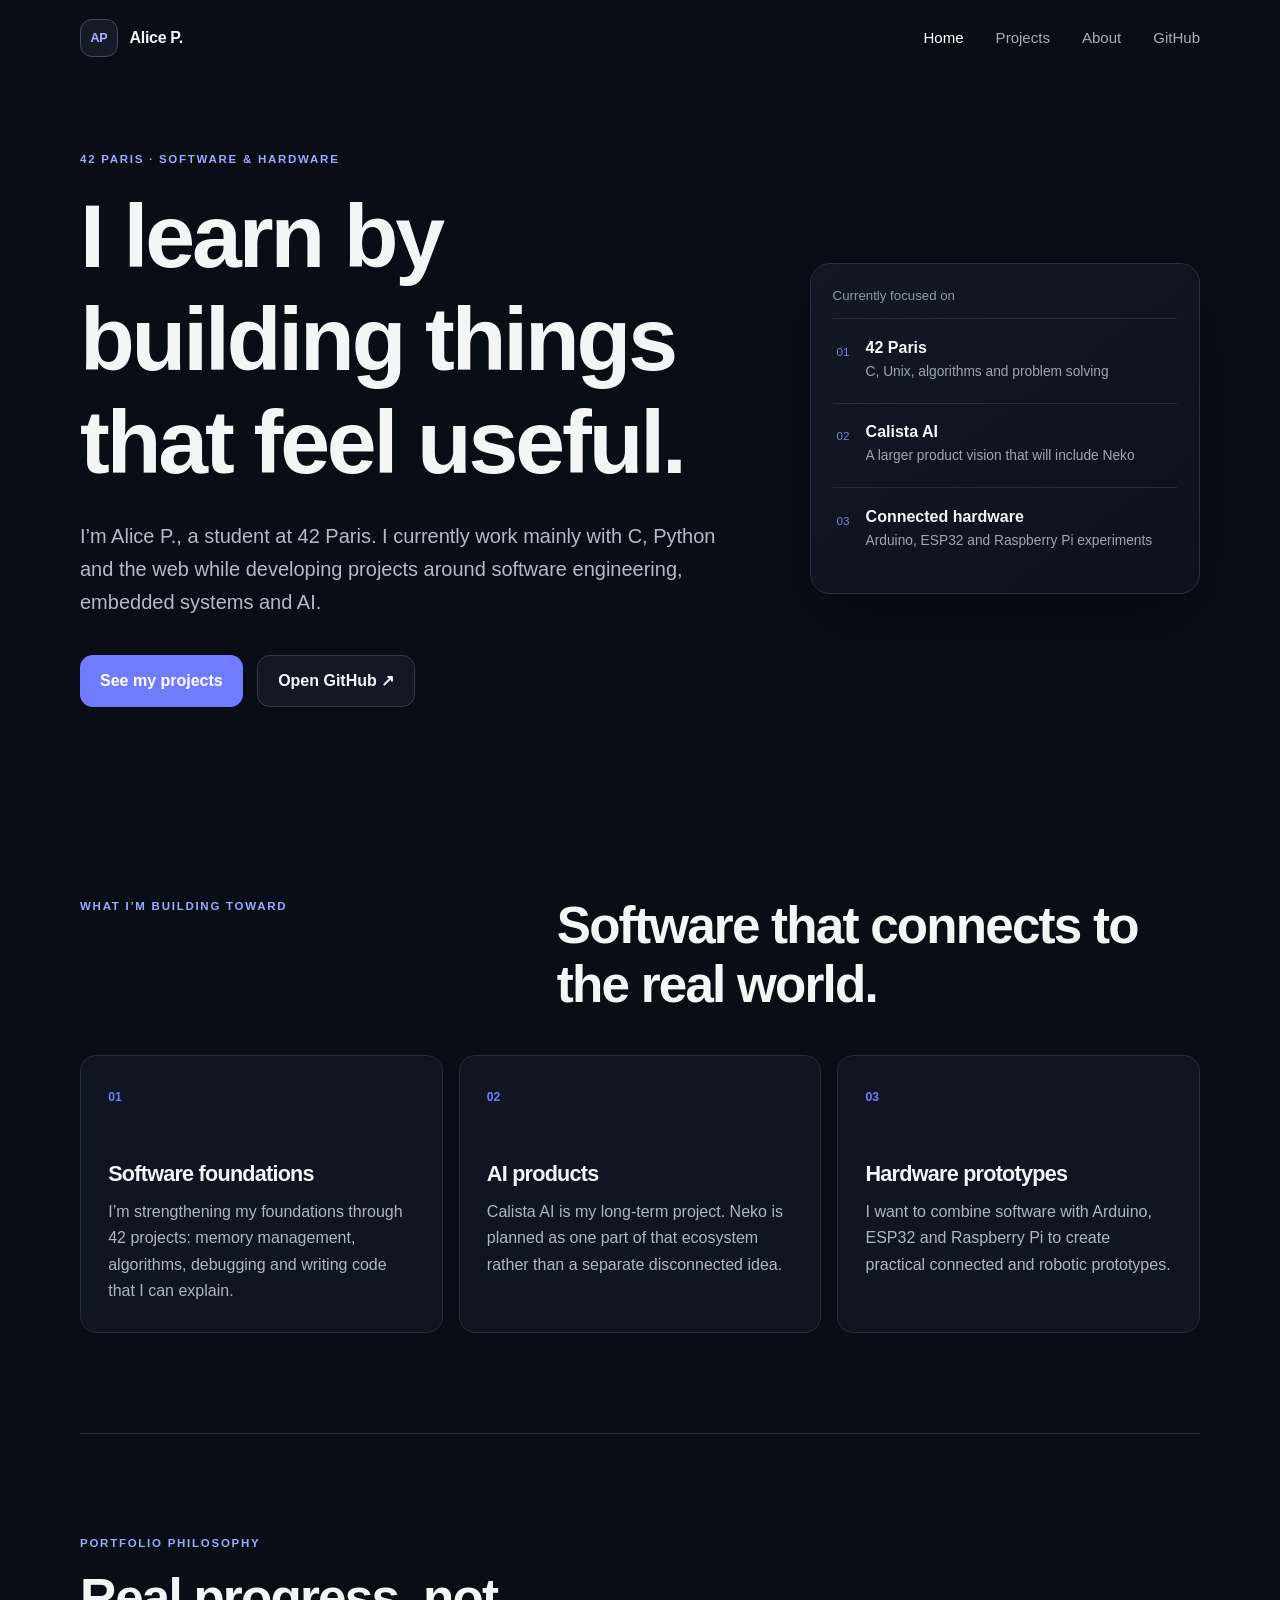
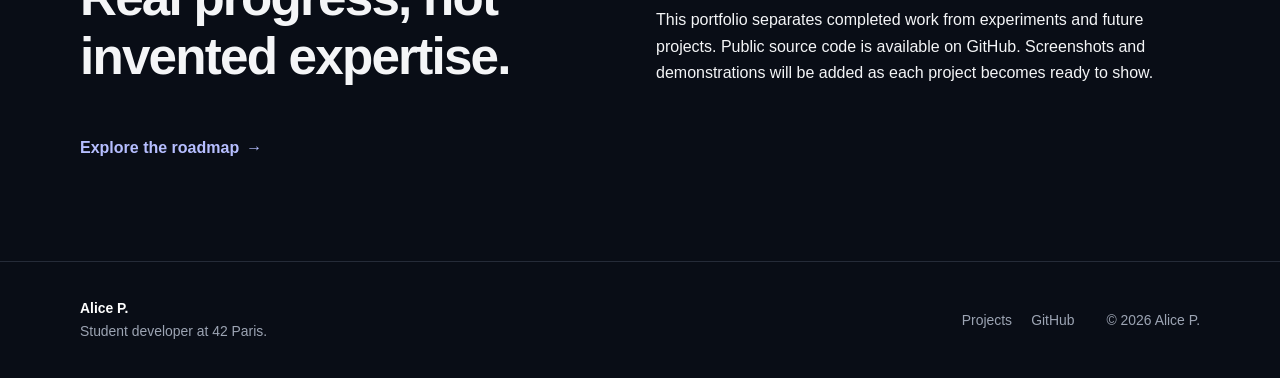
==== index.html @ 29abd54d "add secu, delete old files, new added" ====
<!doctype html>
<html lang="en">
<head>
  <meta charset="utf-8">
  <meta name="viewport" content="width=device-width, initial-scale=1">
  <meta name="description" content="Portfolio of Alice P., a 42 Paris student building software, embedded systems and AI projects.">
  <meta name="referrer" content="strict-origin-when-cross-origin">
  <meta name="color-scheme" content="dark">
  <title>Alice P. | Developer Portfolio</title>
  <link rel="stylesheet" href="style.css">
  <script src="script.js" defer></script>
</head>
<body>
  <a class="skip-link" href="#main-content">Skip to content</a>
  <header class="site-header">
    <nav class="container nav" aria-label="Main navigation">
      <a class="logo" href="index.html" aria-label="Alice P. home"><span class="logo-mark" aria-hidden="true">AP</span><span>Alice P.</span></a>
      <ul class="nav-links">
        <li><a href="index.html">Home</a></li><li><a href="projects.html">Projects</a></li><li><a href="about.html">About</a></li><li><a href="https://github.com/Alcije" target="_blank" rel="noopener noreferrer">GitHub</a></li>
      </ul>
      <button class="menu-button" type="button" aria-label="Open navigation" aria-expanded="false" aria-controls="mobile-navigation"><span></span><span></span><span></span></button>
    </nav>
    <nav class="mobile-nav" id="mobile-navigation" aria-label="Mobile navigation" hidden>
      <a href="index.html">Home</a><a href="projects.html">Projects</a><a href="about.html">About</a><a href="https://github.com/Alcije" target="_blank" rel="noopener noreferrer">GitHub</a>
    </nav>
  </header>

  <main id="main-content">
    <section class="hero container">
      <div class="hero-copy reveal">
        <p class="eyebrow">42 Paris · Software &amp; hardware</p>
        <h1>I learn by building things that feel useful.</h1>
        <p class="hero-text">I’m Alice P., a student at 42 Paris. I currently work mainly with C, Python and the web while developing projects around software engineering, embedded systems and AI.</p>
        <div class="actions"><a class="button primary" href="projects.html">See my projects</a><a class="button secondary" href="https://github.com/Alcije" target="_blank" rel="noopener noreferrer">Open GitHub ↗</a></div>
      </div>
      <aside class="hero-panel reveal" aria-label="Current focus">
        <p class="panel-label">Currently focused on</p>
        <ul class="focus-list">
          <li><span>01</span><div><strong>42 Paris</strong><small>C, Unix, algorithms and problem solving</small></div></li>
          <li><span>02</span><div><strong>Calista AI</strong><small>A larger product vision that will include Neko</small></div></li>
          <li><span>03</span><div><strong>Connected hardware</strong><small>Arduino, ESP32 and Raspberry Pi experiments</small></div></li>
        </ul>
      </aside>
    </section>

    <section class="container section">
      <div class="section-heading reveal"><p class="eyebrow">What I’m building toward</p><h2>Software that connects to the real world.</h2></div>
      <div class="three-column">
        <article class="info-card reveal"><span class="card-index">01</span><h3>Software foundations</h3><p>I’m strengthening my foundations through 42 projects: memory management, algorithms, debugging and writing code that I can explain.</p></article>
        <article class="info-card reveal"><span class="card-index">02</span><h3>AI products</h3><p>Calista AI is my long-term project. Neko is planned as one part of that ecosystem rather than a separate disconnected idea.</p></article>
        <article class="info-card reveal"><span class="card-index">03</span><h3>Hardware prototypes</h3><p>I want to combine software with Arduino, ESP32 and Raspberry Pi to create practical connected and robotic prototypes.</p></article>
      </div>
    </section>

    <section class="container section project-preview reveal">
      <div><p class="eyebrow">Portfolio philosophy</p><h2>Real progress, not invented expertise.</h2></div>
      <p>This portfolio separates completed work from experiments and future projects. Public source code is available on GitHub. Screenshots and demonstrations will be added as each project becomes ready to show.</p>
      <a class="text-link" href="projects.html">Explore the roadmap <span aria-hidden="true">→</span></a>
    </section>
  </main>

  <footer><div class="container footer-inner"><div><strong>Alice P.</strong><p>Student developer at 42 Paris.</p></div><div class="footer-links"><a href="projects.html">Projects</a><a href="https://github.com/Alcije" target="_blank" rel="noopener noreferrer">GitHub</a></div><p>© <span data-year>2026</span> Alice P.</p></div></footer>
</body>
</html>
---- style.css ----
*,*::before,*::after{box-sizing:border-box}*{margin:0}html{scroll-behavior:smooth}body{min-height:100vh;background:#090d16;color:#f4f5f7;font-family:Inter,ui-sans-serif,-apple-system,BlinkMacSystemFont,"Segoe UI",sans-serif;line-height:1.65;-webkit-font-smoothing:antialiased}a{color:inherit;text-decoration:none}ul{padding:0;list-style:none}button{font:inherit}strong,h1,h2,h3{line-height:1.15}h1,h2,h3{letter-spacing:-.035em}.container{width:min(1120px,calc(100% - 2.5rem));margin-inline:auto}.skip-link{position:fixed;left:1rem;top:1rem;z-index:999;transform:translateY(-160%);padding:.75rem 1rem;border-radius:.6rem;background:#fff;color:#090d16}.skip-link:focus{transform:none}.site-header{position:fixed;inset:0 0 auto;z-index:100;border-bottom:1px solid transparent;transition:background-color .25s,border-color .25s}.site-header.scrolled{background:rgba(9,13,22,.9);border-color:#252b38;backdrop-filter:blur(16px)}.nav{height:76px;display:flex;align-items:center;justify-content:space-between}.logo{display:flex;align-items:center;gap:.75rem;font-weight:750;letter-spacing:-.02em}.logo-mark{display:grid;place-items:center;width:2.35rem;height:2.35rem;border:1px solid #444b5c;border-radius:.75rem;background:#151a27;color:#a9b3ff;font-size:.78rem}.nav-links{display:flex;gap:2rem}.nav-links a,.mobile-nav a{color:#a7adba;font-size:.94rem;transition:color .2s}.nav-links a:hover,.nav-links a[aria-current="page"],.mobile-nav a:hover,.mobile-nav a[aria-current="page"]{color:#fff}.menu-button{display:none;width:2.75rem;height:2.75rem;border:0;border-radius:.7rem;background:#151a27;color:#fff;align-items:center;justify-content:center;flex-direction:column;gap:5px}.menu-button span{width:19px;height:2px;background:currentColor;border-radius:99px;transition:transform .2s,opacity .2s}.menu-button.open span:first-child{transform:translateY(7px) rotate(45deg)}.menu-button.open span:nth-child(2){opacity:0}.menu-button.open span:last-child{transform:translateY(-7px) rotate(-45deg)}.mobile-nav{position:fixed;inset:76px 0 auto;padding:1rem 1.25rem 1.4rem;background:#0d121d;border-bottom:1px solid #252b38}.mobile-nav a{display:block;padding:.85rem;border-radius:.7rem}.mobile-nav a:hover{background:#161c29}.hero{min-height:720px;padding-top:150px;padding-bottom:90px;display:grid;grid-template-columns:1.25fr .75fr;gap:5rem;align-items:center}.eyebrow{text-transform:uppercase;letter-spacing:.15em;font-size:.72rem;font-weight:800;color:#9da8ff;margin-bottom:1rem}.hero h1,.page-heading h1{font-size:clamp(3rem,7vw,6.2rem);max-width:900px}.hero-text,.page-heading>p:last-child{max-width:700px;margin-top:1.6rem;color:#b3bac8;font-size:clamp(1.05rem,2vw,1.25rem)}.actions{display:flex;gap:.9rem;flex-wrap:wrap;margin-top:2.25rem}.button{display:inline-flex;align-items:center;justify-content:center;min-height:49px;padding:.75rem 1.25rem;border-radius:.8rem;font-weight:700;transition:transform .2s,background-color .2s,border-color .2s}.button:hover{transform:translateY(-2px)}.button.primary{background:#707cff;color:#fff}.button.primary:hover{background:#8390ff}.button.secondary{border:1px solid #343b4a;background:#121824}.button.secondary:hover{border-color:#68718a}.hero-panel{padding:1.35rem;border:1px solid #292f3d;border-radius:1.25rem;background:linear-gradient(145deg,#121824,#0d121d);box-shadow:0 28px 70px rgba(0,0,0,.28)}.panel-label{color:#8f97a8;font-size:.83rem;margin-bottom:.7rem}.focus-list li{display:flex;gap:1rem;padding:1.2rem .25rem;border-top:1px solid #252b38}.focus-list li>span{font-size:.73rem;color:#7782db;padding-top:.2rem}.focus-list div{display:grid;gap:.25rem}.focus-list small{color:#9da5b4;font-size:.86rem}.section{padding:100px 0}.section-heading{display:grid;grid-template-columns:.8fr 1.2fr;gap:3rem;margin-bottom:2.5rem}.section-heading h2,.project-preview h2,.security-note h2{font-size:clamp(2rem,4vw,3.7rem)}.three-column{display:grid;grid-template-columns:repeat(3,1fr);gap:1rem}.info-card,.project-card,.contact-card,.learning-panel,.story,.security-note{border:1px solid #262d3a;background:#101621;border-radius:1rem}.info-card{padding:1.7rem;min-height:250px}.card-index,.project-number{color:#707cff;font-size:.76rem;font-weight:800}.info-card h3{margin:3.3rem 0 .75rem;font-size:1.35rem}.info-card p,.project-card p,.story p,.contact-card p,.security-note p{color:#aeb5c3}.project-preview{display:grid;grid-template-columns:1fr 1fr;gap:2rem;align-items:end;border-top:1px solid #252b38}.project-preview .text-link{justify-self:start}.text-link{display:inline-flex;gap:.45rem;color:#b6beff;font-weight:700;margin-top:1rem}.text-link:hover{text-decoration:underline}.page-main{padding-top:150px;padding-bottom:100px}.page-heading{padding-bottom:70px;border-bottom:1px solid #252b38;margin-bottom:60px}.page-heading h1{font-size:clamp(2.8rem,6vw,5.4rem)}.about-layout{display:grid;grid-template-columns:1.25fr .75fr;gap:1rem}.story,.learning-panel{padding:clamp(1.5rem,4vw,3rem)}.story h2,.learning-panel h2{font-size:1.15rem;margin-bottom:1.25rem}.story p+p{margin-top:1.25rem}.skill-group+.skill-group{margin-top:2.2rem}.tag-list{display:flex;flex-wrap:wrap;gap:.55rem}.tag-list span{padding:.42rem .7rem;border:1px solid #303747;border-radius:999px;background:#161c29;color:#c3c9d4;font-size:.8rem}.values-section{width:100%}.values-section .info-card{min-height:190px}.values-section .info-card h3{margin:.2rem 0 .75rem}.project-grid{display:grid;grid-template-columns:repeat(2,1fr);gap:1rem}.project-card{padding:2rem;display:flex;flex-direction:column;min-height:420px}.project-card.featured{grid-column:1/-1;min-height:auto}.project-top{display:flex;align-items:center;justify-content:space-between}.status{font-size:.7rem;font-weight:800;text-transform:uppercase;letter-spacing:.09em;padding:.38rem .55rem;border-radius:999px}.status.in-progress,.status.ongoing{background:#202a55;color:#bac2ff}.status.planned,.status.upcoming{background:#28241c;color:#efd99c}.project-type{margin-top:3rem;font-size:.78rem!important;text-transform:uppercase;letter-spacing:.12em}.project-card h2{font-size:clamp(1.8rem,3vw,3rem);margin:.35rem 0 1rem}.project-points{margin:1.2rem 0;color:#bbc1cc}.project-points li{position:relative;padding-left:1rem;margin:.4rem 0}.project-points li::before{content:"";position:absolute;left:0;top:.7em;width:.3rem;height:.3rem;border-radius:50%;background:#7e89ff}.project-card .tag-list{margin-top:auto;padding-top:1.5rem}.project-note{border-top:1px solid #272e3b;margin-top:1.25rem;padding-top:1rem;font-size:.85rem}.contact-grid{display:grid;grid-template-columns:repeat(3,1fr);gap:1rem}.contact-card{padding:1.6rem;min-height:250px;display:flex;flex-direction:column;justify-content:space-between}.contact-symbol{display:grid;place-items:center;width:3.1rem;height:3.1rem;border-radius:.9rem;background:#1c2340;color:#b8c0ff;font-weight:800;font-size:.76rem}.contact-card h2{margin:2.8rem 0 .6rem}.muted-link{display:inline-block;margin-top:1rem;color:#777f8e}.security-note{padding:clamp(1.5rem,4vw,3rem);margin-top:1rem}.security-note p:last-child{max-width:760px;margin-top:1rem}footer{border-top:1px solid #252b38;padding:2.2rem 0;color:#9ca4b3}.footer-inner{display:grid;grid-template-columns:1fr auto auto;align-items:center;gap:2rem;font-size:.87rem}.footer-inner strong{color:#fff}.footer-links{display:flex;gap:1.2rem}.footer-links a:hover{color:#fff}.reveal{opacity:0;transform:translateY(16px);transition:opacity .55s ease,transform .55s ease}.reveal.visible{opacity:1;transform:none}:focus-visible{outline:3px solid #9fa8ff;outline-offset:4px}@media(max-width:850px){.nav-links{display:none}.menu-button{display:flex}.hero{grid-template-columns:1fr;min-height:auto;gap:3rem}.section-heading,.project-preview,.about-layout{grid-template-columns:1fr}.three-column,.contact-grid{grid-template-columns:1fr}.project-grid{grid-template-columns:1fr}.project-card.featured{grid-column:auto}.footer-inner{grid-template-columns:1fr}.page-main{padding-top:125px}}@media(max-width:560px){.container{width:min(100% - 1.5rem,1120px)}.hero{padding-top:125px}.hero h1{font-size:2.75rem}.actions{display:grid}.button{width:100%}.section{padding:70px 0}.page-heading{padding-bottom:45px;margin-bottom:35px}.project-card{padding:1.35rem}.footer-links{flex-wrap:wrap}}@media(prefers-reduced-motion:reduce){html{scroll-behavior:auto}*,*::before,*::after{animation-duration:.01ms!important;animation-iteration-count:1!important;transition-duration:.01ms!important}.reveal{opacity:1;transform:none}}
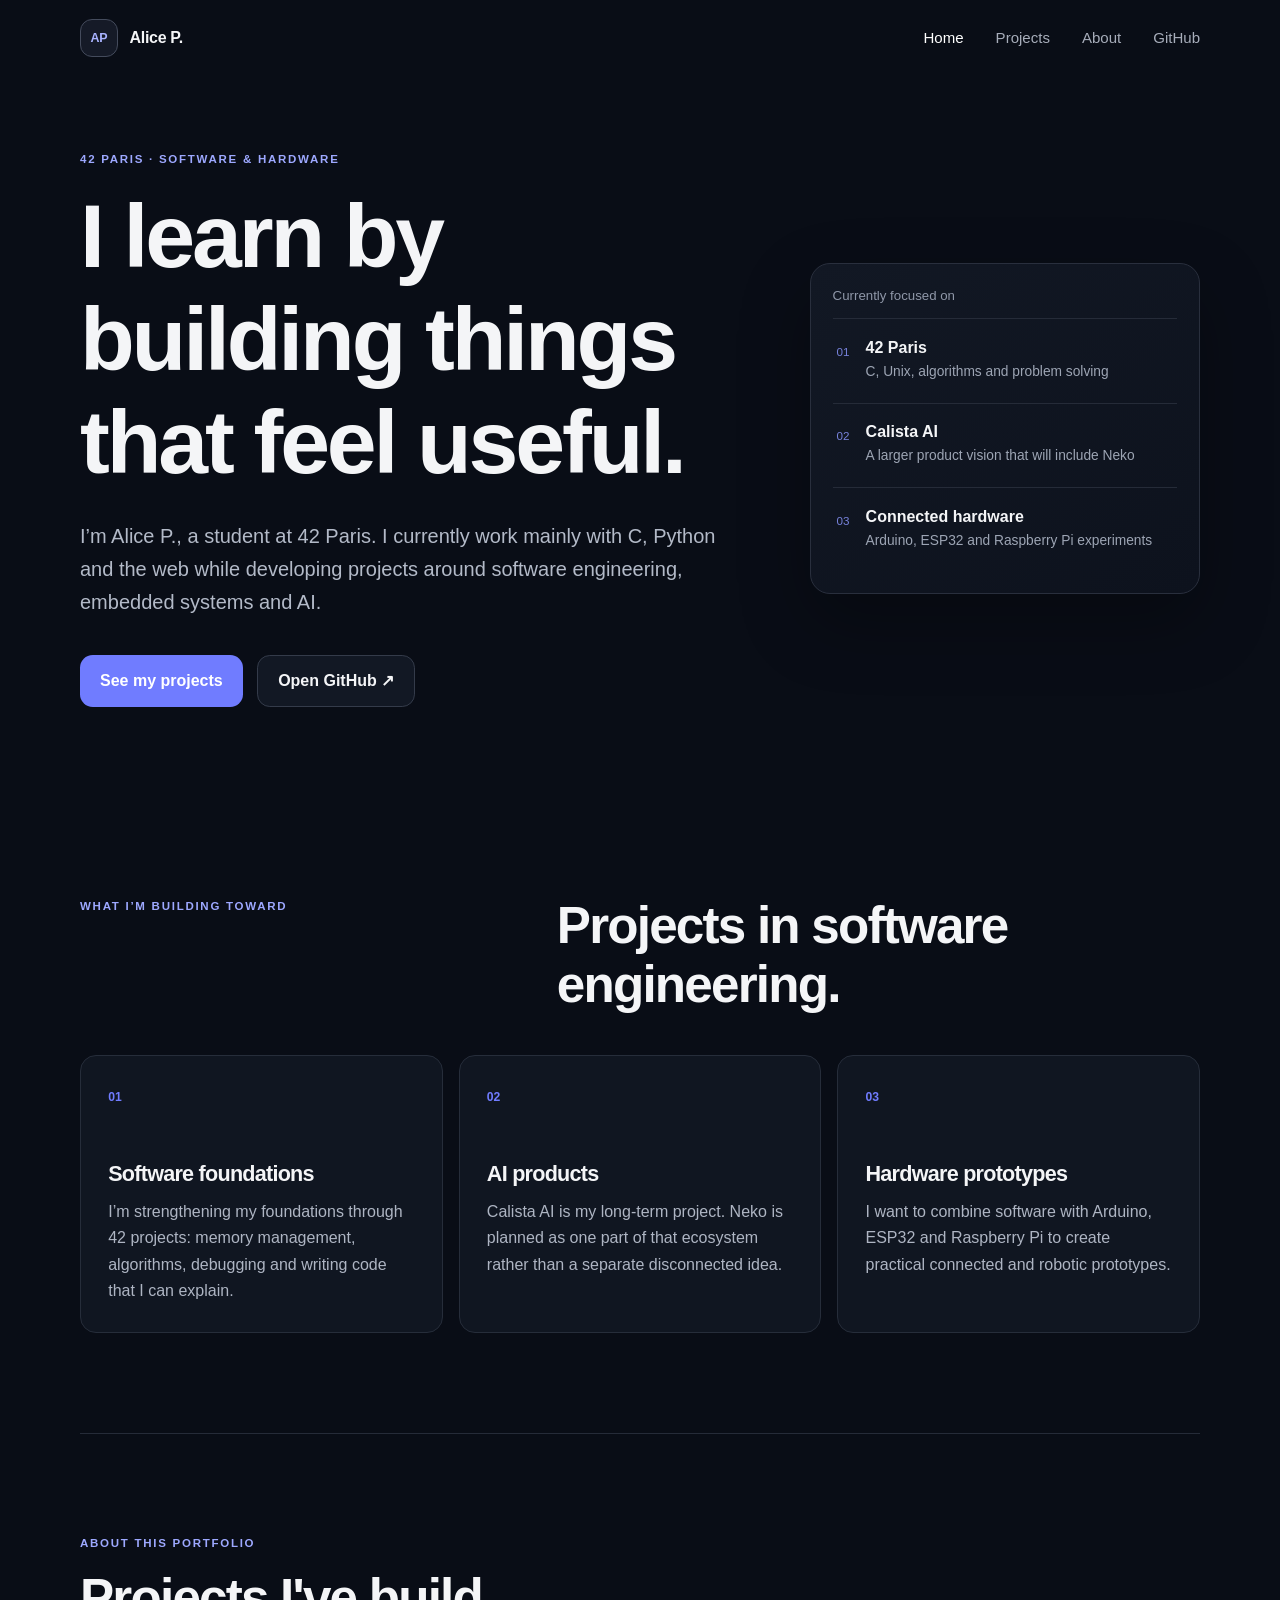
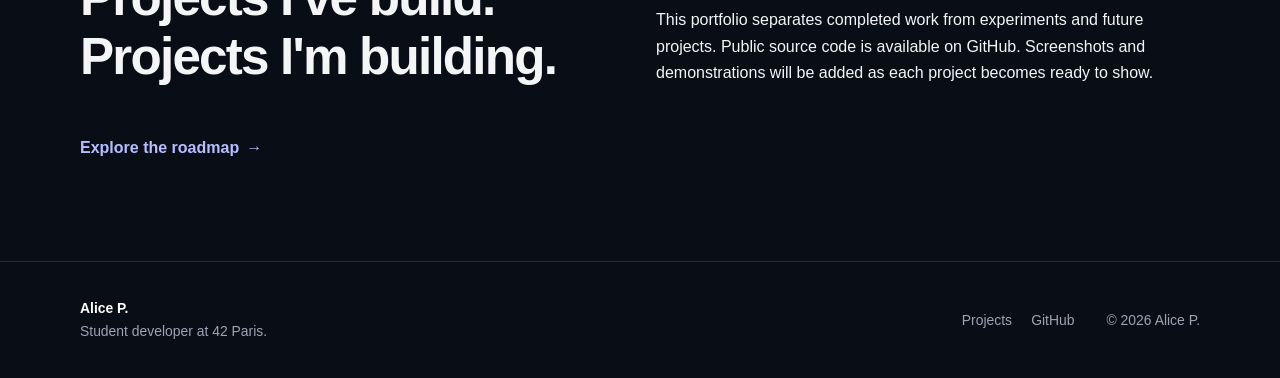
==== commit e2c69f1e: "Update index.html" ====
--- a/index.html
+++ b/index.html
@@ -44,7 +44,7 @@
     </section>
 
     <section class="container section">
-      <div class="section-heading reveal"><p class="eyebrow">What I’m building toward</p><h2>Software that connects to the real world.</h2></div>
+      <div class="section-heading reveal"><p class="eyebrow">What I’m building toward</p><h2>Projects in software engineering.</h2></div>
       <div class="three-column">
         <article class="info-card reveal"><span class="card-index">01</span><h3>Software foundations</h3><p>I’m strengthening my foundations through 42 projects: memory management, algorithms, debugging and writing code that I can explain.</p></article>
         <article class="info-card reveal"><span class="card-index">02</span><h3>AI products</h3><p>Calista AI is my long-term project. Neko is planned as one part of that ecosystem rather than a separate disconnected idea.</p></article>
@@ -53,7 +53,7 @@
     </section>
 
     <section class="container section project-preview reveal">
-      <div><p class="eyebrow">Portfolio philosophy</p><h2>Real progress, not invented expertise.</h2></div>
+      <div><p class="eyebrow">About this portfolio</p><h2>Projects I've build. Projects I'm building.</h2></div>
       <p>This portfolio separates completed work from experiments and future projects. Public source code is available on GitHub. Screenshots and demonstrations will be added as each project becomes ready to show.</p>
       <a class="text-link" href="projects.html">Explore the roadmap <span aria-hidden="true">→</span></a>
     </section>
